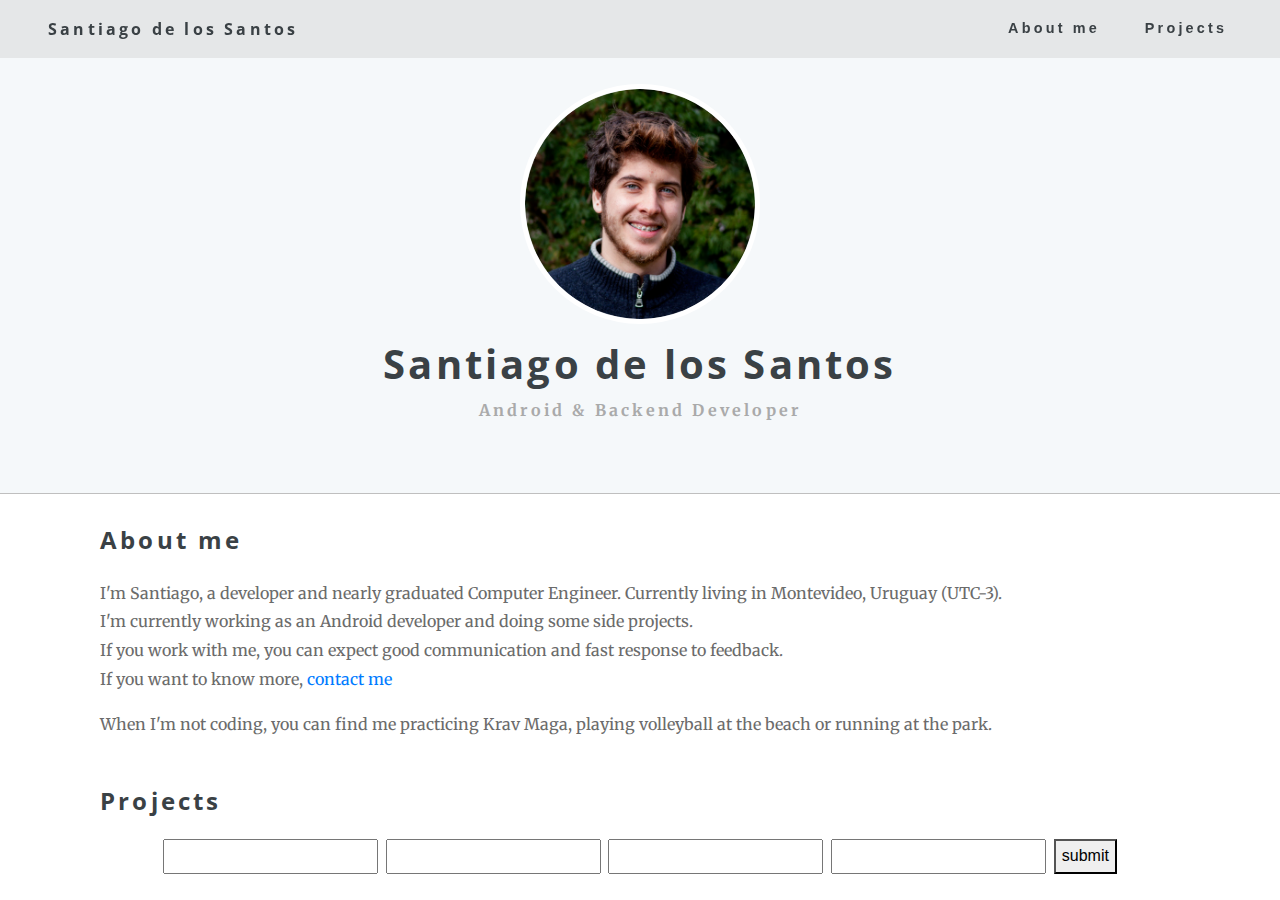
==== index.html @ 01da6d12 "Php email file added" ====
<!DOCTYPE html>
<html>
<head>
	<title>Santiago de los Santos</title>
	<meta name="description" content="Welcome to my digital portfolio!">
	<meta name="viewport" content="width=device-width, initial-scale=1.0">
	<!-- Bootstrap -->
	<link rel="stylesheet" href="https://stackpath.bootstrapcdn.com/bootstrap/4.3.1/css/bootstrap.min.css" integrity="sha384-ggOyR0iXCbMQv3Xipma34MD+dH/1fQ784/j6cY/iJTQUOhcWr7x9JvoRxT2MZw1T" crossorigin="anonymous">

	<script src="https://code.jquery.com/jquery-3.3.1.slim.min.js" integrity="sha384-q8i/X+965DzO0rT7abK41JStQIAqVgRVzpbzo5smXKp4YfRvH+8abtTE1Pi6jizo" crossorigin="anonymous"></script>
	<script src="https://cdnjs.cloudflare.com/ajax/libs/popper.js/1.14.7/umd/popper.min.js" integrity="sha384-UO2eT0CpHqdSJQ6hJty5KVphtPhzWj9WO1clHTMGa3JDZwrnQq4sF86dIHNDz0W1" crossorigin="anonymous"></script>
	<script src="https://stackpath.bootstrapcdn.com/bootstrap/4.3.1/js/bootstrap.min.js" integrity="sha384-JjSmVgyd0p3pXB1rRibZUAYoIIy6OrQ6VrjIEaFf/nJGzIxFDsf4x0xIM+B07jRM" crossorigin="anonymous"></script>
	<!-- -->
	<script type="text/javascript" src="script.js"></script>
	<link rel="stylesheet" type="text/css" href="styles/style.css">
	<link href="https://fonts.googleapis.com/css?family=Merriweather|Open+Sans&display=swap" rel="stylesheet">
</head>
<body>
	<nav class="navbar navbar-expand-md navbar-dark fixed-top" id="navbar">
	  <a class="navbar-brand" href="#introduction">Santiago de los Santos</a>
	  <button class="navbar-toggler" type="button" data-toggle="collapse" data-target="#collapsibleNavbar">
	    <span class="navbar-toggler-icon"></span>
	  </button>
	  <div class="collapse navbar-collapse" id="collapsibleNavbar">
	    <ul class="navbar-nav ml-auto" id="right-links">
	      <li class="nav-item">
		        <a class="nav-link" href="#about-me">About me</a>
		      </li>
		      <li class="nav-item">
		        <a class="nav-link" href="#projects">Projects</a>
		      </li>  
	    </ul>
	  </div>  
	</nav>
	<div id="content">
		<header>
			<img alt="Personal photo" src="images/foto.png" class="personal-image" />
			<h1>Santiago de los Santos</h1>
			<p>Android & Backend Developer</p>
		</header>
		<div class="container">
			<div class="container" id="about-me">
				<h1>About me</h1>
				<p>I'm Santiago, a developer and nearly graduated Computer Engineer. Currently living in Montevideo, Uruguay (UTC-3).<br>I'm currently working as an Android developer and doing some side projects.<br>If you work with me, you can expect good communication and fast response to feedback.<br>If you want to know more, <a href="">contact me</a></p>
				<p>When I'm not coding, you can find me practicing Krav Maga, playing volleyball at the beach or running at the park.</p>
			</div>
			<div class="container" id="projects">
				<h1>Projects</h1>
			</div>
		</div>

		<form action="mail.php" method="post">
			<input type="text" name="name">
			<input type="text" name="comments">
			<input type="text" name="telephone">
			<input type="email" name="email">
			<button>submit</button>
		</form>
	</div>
</body>
</html>
---- styles/style.css ----
html { scroll-behavior: smooth;
height:100%;
width:100%; }

body {
	font-family: "Montserrat", sans-serif;
	font-weight: lighter;
    line-height: 1.8;
    color: grey;
    height:100%;
    width:100%;
    letter-spacing: 0.2em;
    background-color: white;
}

section::before {
  display: block;
  content: " ";
  margin-top: -4em;
  height: 4em;
  visibility: hidden;
}

#content {
  
  text-align: center;
}

h1 {
  font-family: open sans,sans-serif;
  font-weight: bold;
  color: #3a4145;
}

p {
  font-family: merriweather,serif;
  font-weight: bold;
  color: #aaa;
}

/* HEADER */

.personal-image {
    height: 15em;
    width: auto;
    border: 5px solid white; 
    border-radius: 1000px;
    margin-top: 2em;
    margin-bottom: 1em;
}

header {
  padding-top: 52px;
  padding-bottom: 52px;
  background-color: #f5f8fa;
  width: 100%;
  border-bottom: 1px solid #bfbfbf;
}

header h1 {
  font-family: open sans,sans-serif;
  font-weight: bold;
  color: #3a4145;
  animation-name: moveFromLeft;
  animation-duration: 2s;
}

header p {
  font-family: merriweather,serif;
  font-weight: bold;
  color: #aaa;
  animation-name: moveFromRight;
  animation-duration: 2s;
}

@keyframes moveFromLeft {
  0% {
    opacity: 0;
    transform: translateX(-50%);
  }

  100% {
    opacity: 1;
    transform: translate(0);
  }
}

@keyframes moveFromRight {
  0% {
    opacity: 0;
    transform: translateX(50%);
  }

  100% {
    opacity: 1;
    transform: translate(0);
  }
}

/* */

/* NAVBAR */

#navbar {
  transition: all .4s ease;
  background-color: #d6d6d680;
}

.navBackground {
  background-color: #222222 !important;
}

#navbar .navbar-brand {
  font-family: open sans,sans-serif;
  color: #3a4145;
  font-weight: bold;
  font-size:1em;
  margin-left: 2em;
}

nav div #right-links li a{
  color: #3a4145;
  font-weight: bold;
  font-size:0.9em;
  margin-right: 2em;
  -webkit-transition: all 0.5s ease;
    -moz-transition: all 0.5s ease;
    -o-transition: all 0.5s ease;
    transition: all 0.5s ease;

}

nav div #right-links li a:hover{
  color: #3a4145;
  font-weight: bold;
  font-size:0.9em;
  letter-spacing: 0.3em;
  transform: translate(-0.2em, 0);

}
/* */

/* About me */

  #about-me {
    padding-top:2em;
    text-align: left;
  }

  #about-me h1 {
    font-size:1.5em;
    margin-bottom: 1em;
  }

  #about-me p {
    color: #6b6b6b;
    font-weight: normal;
    letter-spacing: 0;
  }

/* */

/* Projects */

  #projects {
    padding-top:2em;
    text-align: left;
  }

  #projects h1 {
    font-size:1.5em;
    margin-bottom: 1em;
  }

  #projects p {
    color: #6b6b6b;
    font-weight: normal;
    letter-spacing: 0;
  }

/* */
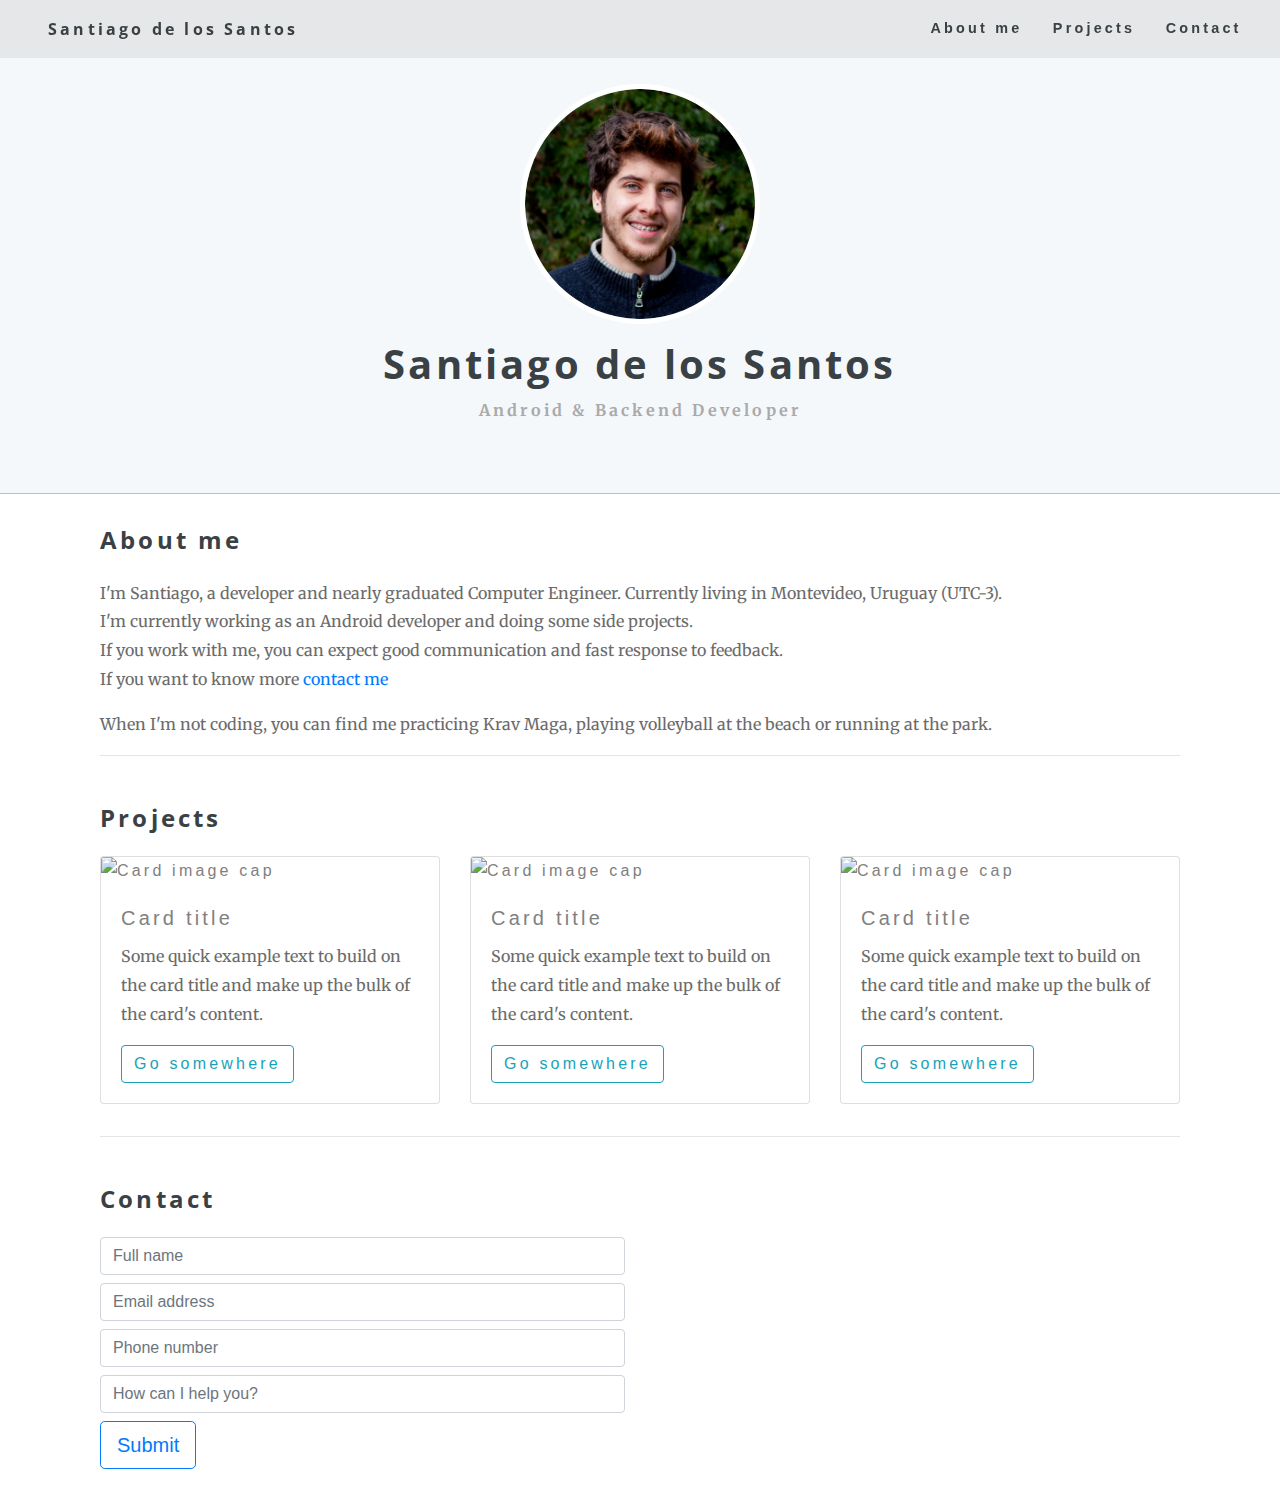
==== commit 6060f4ed: "Contact form added" ====
--- a/index.html
+++ b/index.html
@@ -29,6 +29,9 @@
 		      <li class="nav-item">
 		        <a class="nav-link" href="#projects">Projects</a>
 		      </li>  
+		      <li class="nav-item">
+		        <a class="nav-link" href="#contact">Contact</a>
+		      </li>  
 	    </ul>
 	  </div>  
 	</nav>
@@ -41,21 +44,61 @@
 		<div class="container">
 			<div class="container" id="about-me">
 				<h1>About me</h1>
-				<p>I'm Santiago, a developer and nearly graduated Computer Engineer. Currently living in Montevideo, Uruguay (UTC-3).<br>I'm currently working as an Android developer and doing some side projects.<br>If you work with me, you can expect good communication and fast response to feedback.<br>If you want to know more, <a href="">contact me</a></p>
+				<p>I'm Santiago, a developer and nearly graduated Computer Engineer. Currently living in Montevideo, Uruguay (UTC-3).<br>I'm currently working as an Android developer and doing some side projects.<br>If you work with me, you can expect good communication and fast response to feedback.<br>If you want to know more <a href="#contact">contact me</a></p>
 				<p>When I'm not coding, you can find me practicing Krav Maga, playing volleyball at the beach or running at the park.</p>
+				<hr>
 			</div>
 			<div class="container" id="projects">
 				<h1>Projects</h1>
+				<div class="row">
+					<div class="col-md-4">
+						<div class="card">
+						  <img class="card-img-top" src="..." alt="Card image cap">
+						  <div class="card-body">
+						    <h5 class="card-title">Card title</h5>
+						    <p class="card-text">Some quick example text to build on the card title and make up the bulk of the card's content.</p>
+						    <a href="#" class="btn btn-outline-info">Go somewhere</a>
+						  </div>
+						</div>
+					</div>
+					<div class="col-md-4">
+						<div class="card">
+						  <img class="card-img-top" src="..." alt="Card image cap">
+						  <div class="card-body">
+						    <h5 class="card-title">Card title</h5>
+						    <p class="card-text">Some quick example text to build on the card title and make up the bulk of the card's content.</p>
+						    <a href="#" class="btn btn-outline-info">Go somewhere</a>
+						  </div>
+						</div>
+					</div>
+					<div class="col-md-4">
+						<div class="card">
+						  <img class="card-img-top" src="..." alt="Card image cap">
+						  <div class="card-body">
+						    <h5 class="card-title">Card title</h5>
+						    <p class="card-text">Some quick example text to build on the card title and make up the bulk of the card's content.</p>
+						    <a href="#" class="btn btn-outline-info">Go somewhere</a>
+						  </div>
+						</div>
+					</div>
+				</div>
+				<hr>
+			</div>
+			<div class="container" id="contact">
+				<h1>Contact</h1>
+				<div class="row">
+					<div class="col-md-6">
+						<form action="mail.php" method="post">
+							<input class="form-control" type="text" name="name" id="name" placeholder="Full name" required>
+							<input class="form-control" type="email" name="email" id="email" placeholder="Email address" required>
+							<input class="form-control" type="number" name="telephone" id="telephone" placeholder="Phone number">
+							<input class="form-control" type="text" name="comments" id="comments" placeholder="How can I help you?" required>
+							<button class="btn  btn-lg btn-outline-primary">Submit</button>
+						</form>
+					</div>
+				</div>
 			</div>
 		</div>
-
-		<form action="mail.php" method="post">
-			<input type="text" name="name">
-			<input type="text" name="comments">
-			<input type="text" name="telephone">
-			<input type="email" name="email">
-			<button>submit</button>
-		</form>
 	</div>
 </body>
 </html>--- a/styles/style.css
+++ b/styles/style.css
@@ -122,7 +122,7 @@
   color: #3a4145;
   font-weight: bold;
   font-size:0.9em;
-  margin-right: 2em;
+  margin-right: 1em;
   -webkit-transition: all 0.5s ease;
     -moz-transition: all 0.5s ease;
     -o-transition: all 0.5s ease;
@@ -135,8 +135,6 @@
   font-weight: bold;
   font-size:0.9em;
   letter-spacing: 0.3em;
-  transform: translate(-0.2em, 0);
-
 }
 /* */
 
@@ -178,6 +176,30 @@
     letter-spacing: 0;
   }
 
-/* */
-
-
+  #projects .col-md-4 {
+    margin-bottom: 1em;
+  }
+
+/* */
+
+/* Contact */
+
+#contact {
+  padding-top:2em;
+  padding-bottom:2em;
+  text-align: left;
+}
+
+#contact h1 {
+  font-size:1.5em;
+  margin-bottom: 1em;
+}
+
+#contact input {
+  margin-bottom: 0.5em;
+}
+
+
+/* */
+
+
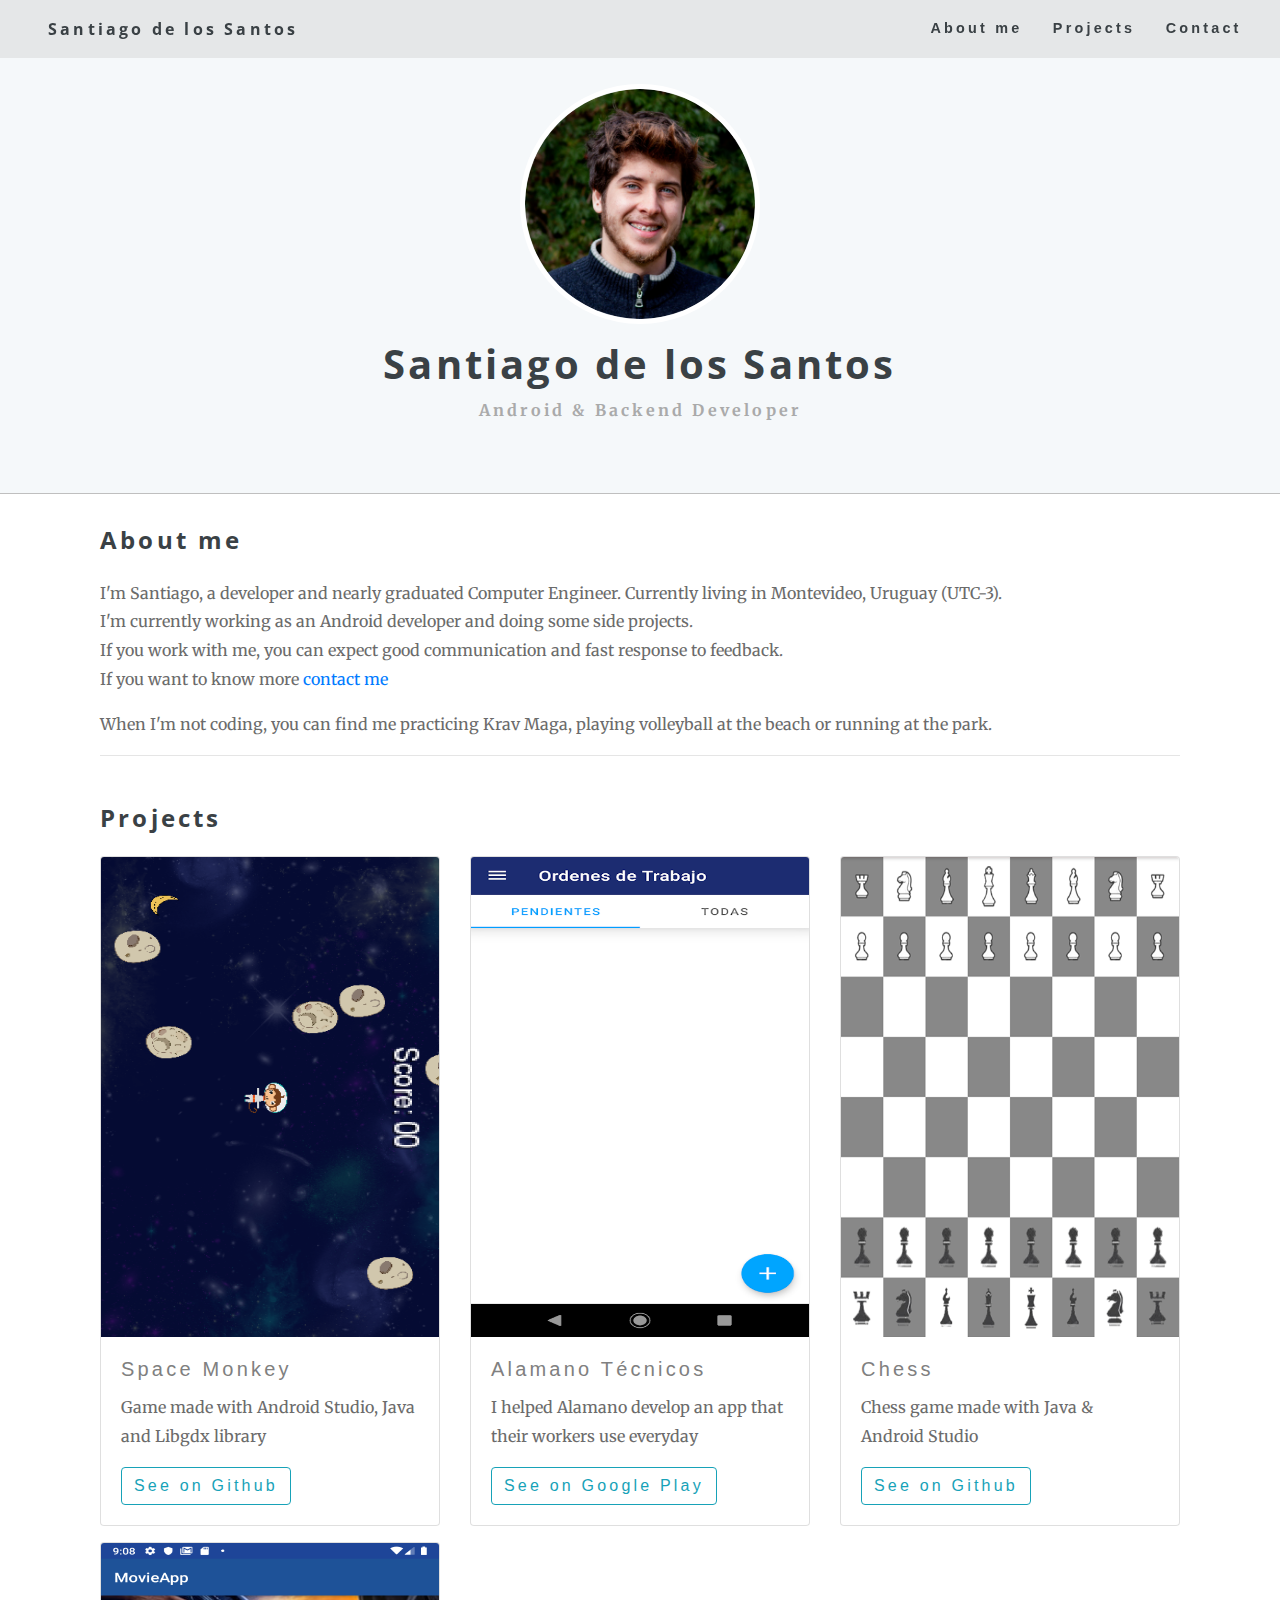
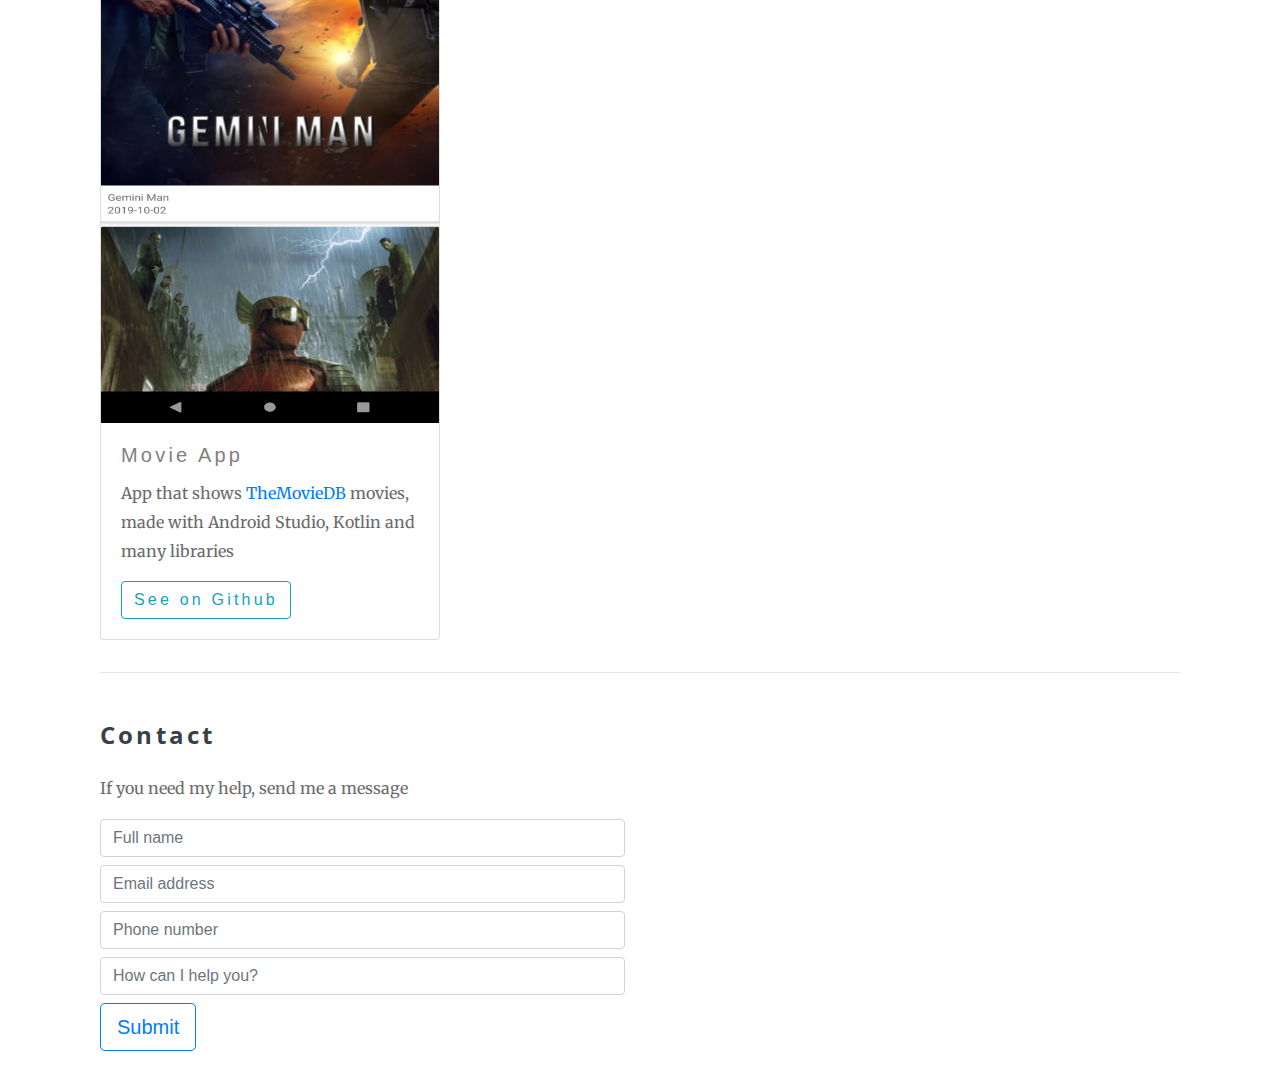
==== commit 6eb84119: "Projects info added" ====
--- a/index.html
+++ b/index.html
@@ -53,31 +53,43 @@
 				<div class="row">
 					<div class="col-md-4">
 						<div class="card">
-						  <img class="card-img-top" src="..." alt="Card image cap">
+						  <img class="card-img-top project-img img-responsive" src="images/space_monkey.png" alt="Card image cap">
 						  <div class="card-body">
-						    <h5 class="card-title">Card title</h5>
-						    <p class="card-text">Some quick example text to build on the card title and make up the bulk of the card's content.</p>
-						    <a href="#" class="btn btn-outline-info">Go somewhere</a>
+						    <h5 class="card-title">Space Monkey</h5>
+						    <p class="card-text">Game made with Android Studio, Java and Libgdx library</p>
+						    <a href="https://www.github.com/deloss/spaceMonkey" class="btn btn-outline-info">See on Github</a>
 						  </div>
 						</div>
 					</div>
 					<div class="col-md-4">
 						<div class="card">
-						  <img class="card-img-top" src="..." alt="Card image cap">
+						  <img class="card-img-top project-img img-responsive" src="images/alamano.png" alt="Card image cap">
 						  <div class="card-body">
-						    <h5 class="card-title">Card title</h5>
-						    <p class="card-text">Some quick example text to build on the card title and make up the bulk of the card's content.</p>
-						    <a href="#" class="btn btn-outline-info">Go somewhere</a>
+						    <h5 class="card-title">Alamano Técnicos</h5>
+						    <p class="card-text">I helped Alamano develop an app that their workers use everyday</p>
+						    <a href="https://play.google.com/store/apps/details?id=com.alamano.suppliers" class="btn btn-outline-info">See on Google Play</a>
 						  </div>
 						</div>
 					</div>
 					<div class="col-md-4">
 						<div class="card">
-						  <img class="card-img-top" src="..." alt="Card image cap">
+						  <img class="card-img-top project-img img-responsive" src="images/ajedrez.png" alt="Card image cap">
 						  <div class="card-body">
-						    <h5 class="card-title">Card title</h5>
-						    <p class="card-text">Some quick example text to build on the card title and make up the bulk of the card's content.</p>
-						    <a href="#" class="btn btn-outline-info">Go somewhere</a>
+						    <h5 class="card-title">Chess</h5>
+						    <p class="card-text">Chess game made with Java & Android Studio</p>
+						    <a href="https://www.github.com/deloss/chessGame" class="btn btn-outline-info">See on Github</a>
+						  </div>
+						</div>
+					</div>
+				</div>
+				<div class="row">
+					<div class="col-md-4">
+						<div class="card">
+						  <img class="card-img-top project-img img-responsive" src="images/movie_app.png" alt="Card image cap">
+						  <div class="card-body">
+						    <h5 class="card-title">Movie App</h5>
+						    <p class="card-text">App that shows <a href="https://www.themoviedb.org/">TheMovieDB</a> movies, made with Android Studio, Kotlin and many libraries</p>
+						    <a href="https://www.github.com/deloss/movieApp" class="btn btn-outline-info">See on Github</a>
 						  </div>
 						</div>
 					</div>
@@ -86,6 +98,7 @@
 			</div>
 			<div class="container" id="contact">
 				<h1>Contact</h1>
+				<p>If you need my help, send me a message</p>
 				<div class="row">
 					<div class="col-md-6">
 						<form action="mail.php" method="post">
--- a/styles/style.css
+++ b/styles/style.css
@@ -180,6 +180,11 @@
     margin-bottom: 1em;
   }
 
+  .project-img {
+    height: 30em;
+    width: auto;
+  }
+
 /* */
 
 /* Contact */
@@ -195,6 +200,12 @@
   margin-bottom: 1em;
 }
 
+#contact p {
+  color: #6b6b6b;
+  font-weight: normal;
+  letter-spacing: 0;
+}
+
 #contact input {
   margin-bottom: 0.5em;
 }
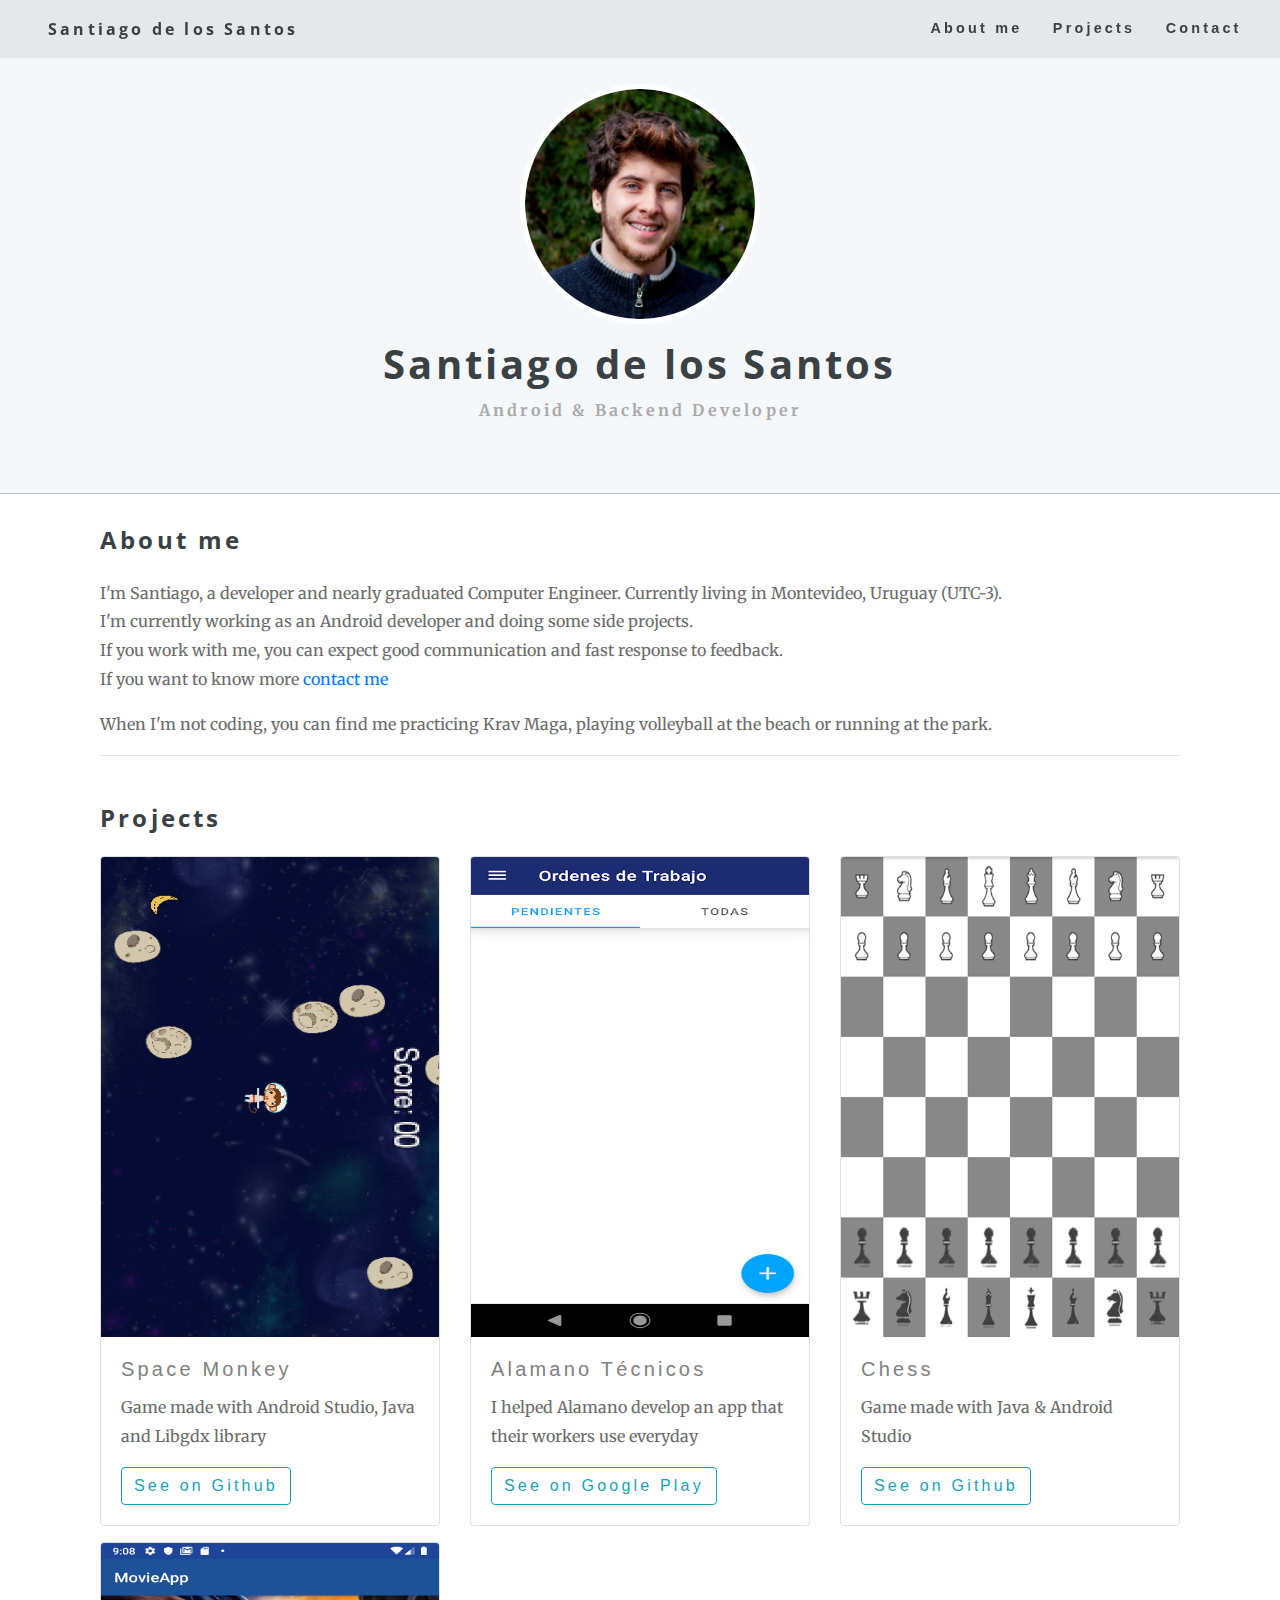
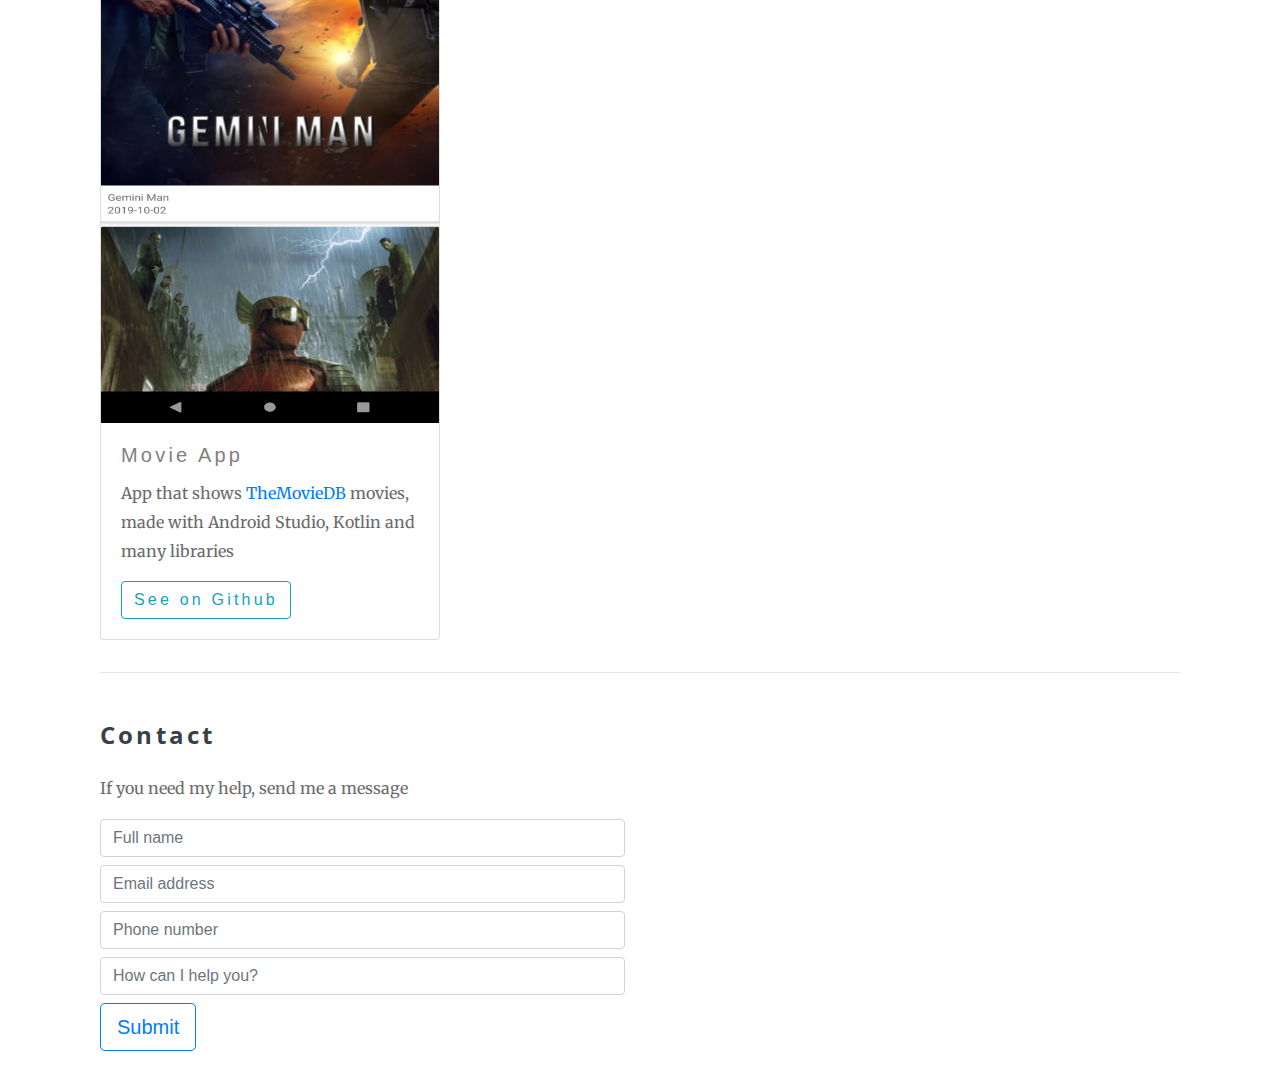
==== commit 6b66d4b3: "Text change" ====
--- a/index.html
+++ b/index.html
@@ -76,7 +76,7 @@
 						  <img class="card-img-top project-img img-responsive" src="images/ajedrez.png" alt="Card image cap">
 						  <div class="card-body">
 						    <h5 class="card-title">Chess</h5>
-						    <p class="card-text">Chess game made with Java & Android Studio</p>
+						    <p class="card-text">Game made with Java & Android Studio</p>
 						    <a href="https://www.github.com/deloss/chessGame" class="btn btn-outline-info">See on Github</a>
 						  </div>
 						</div>
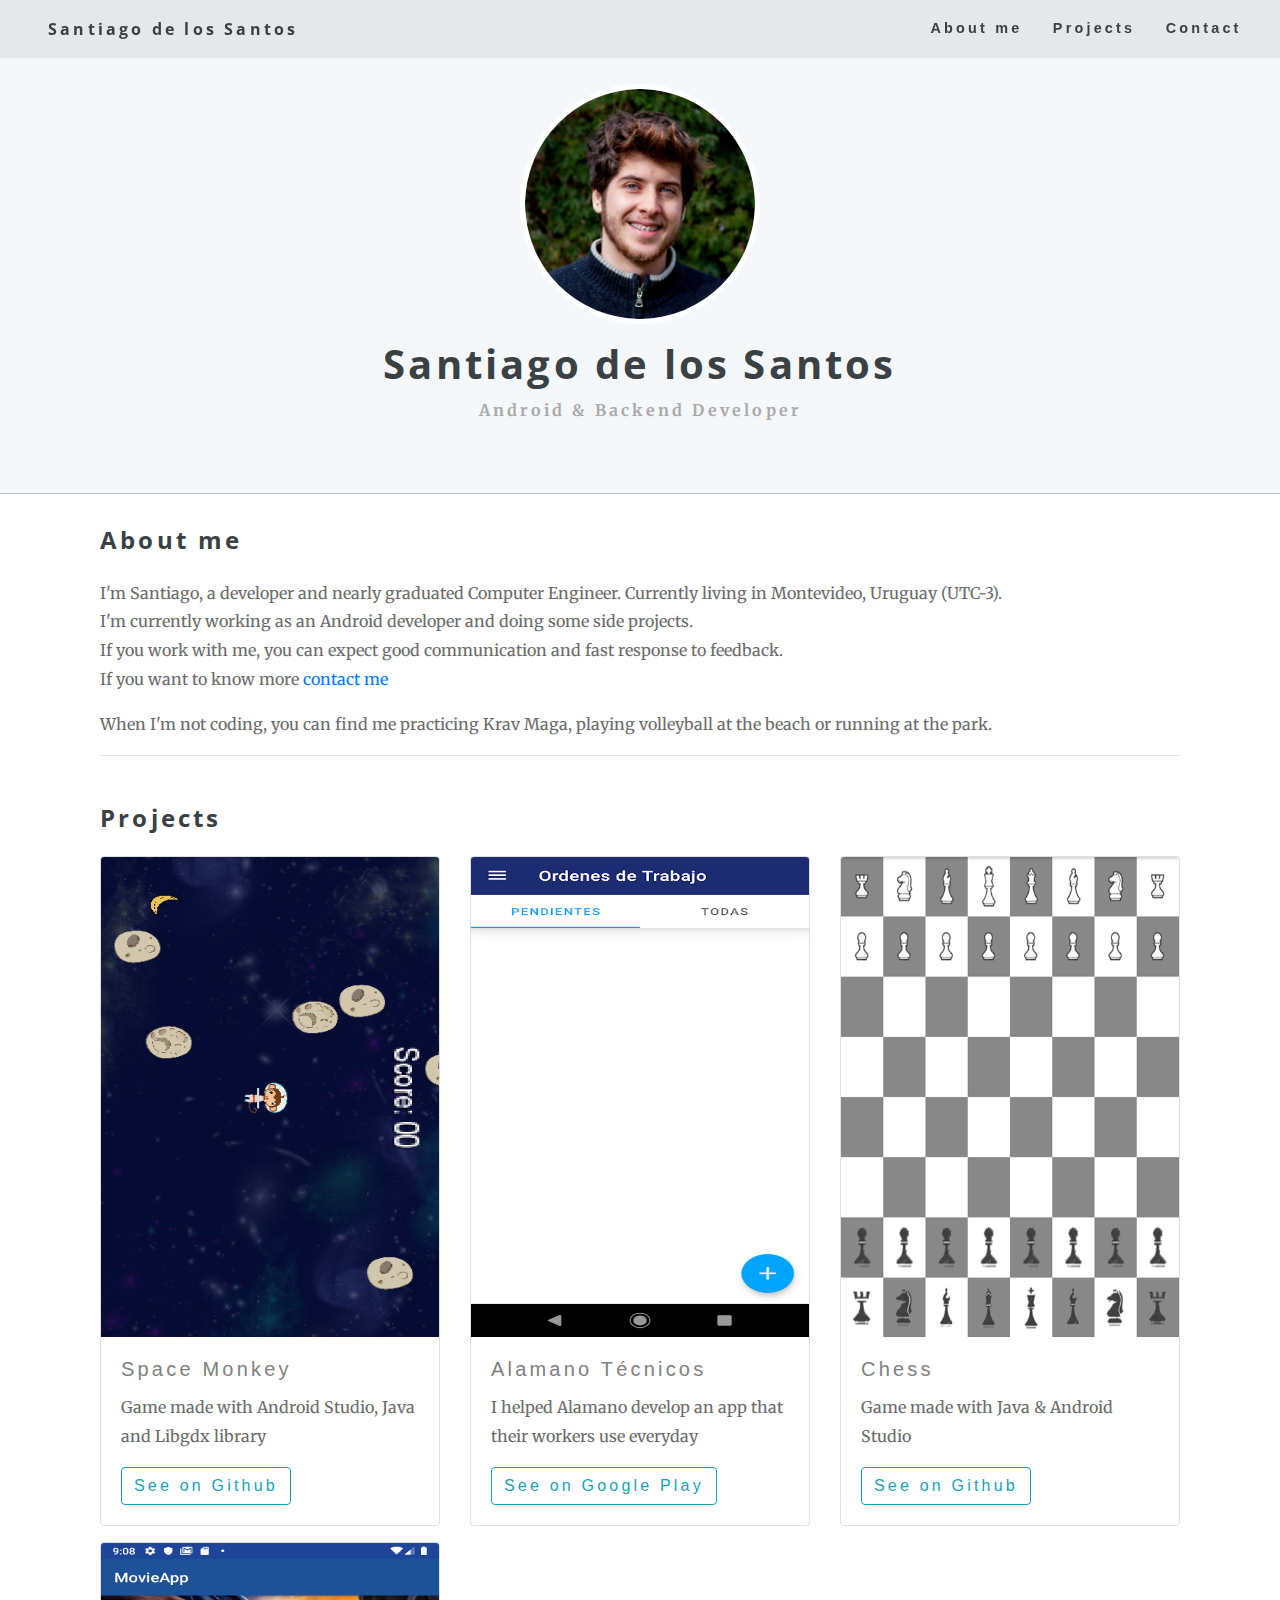
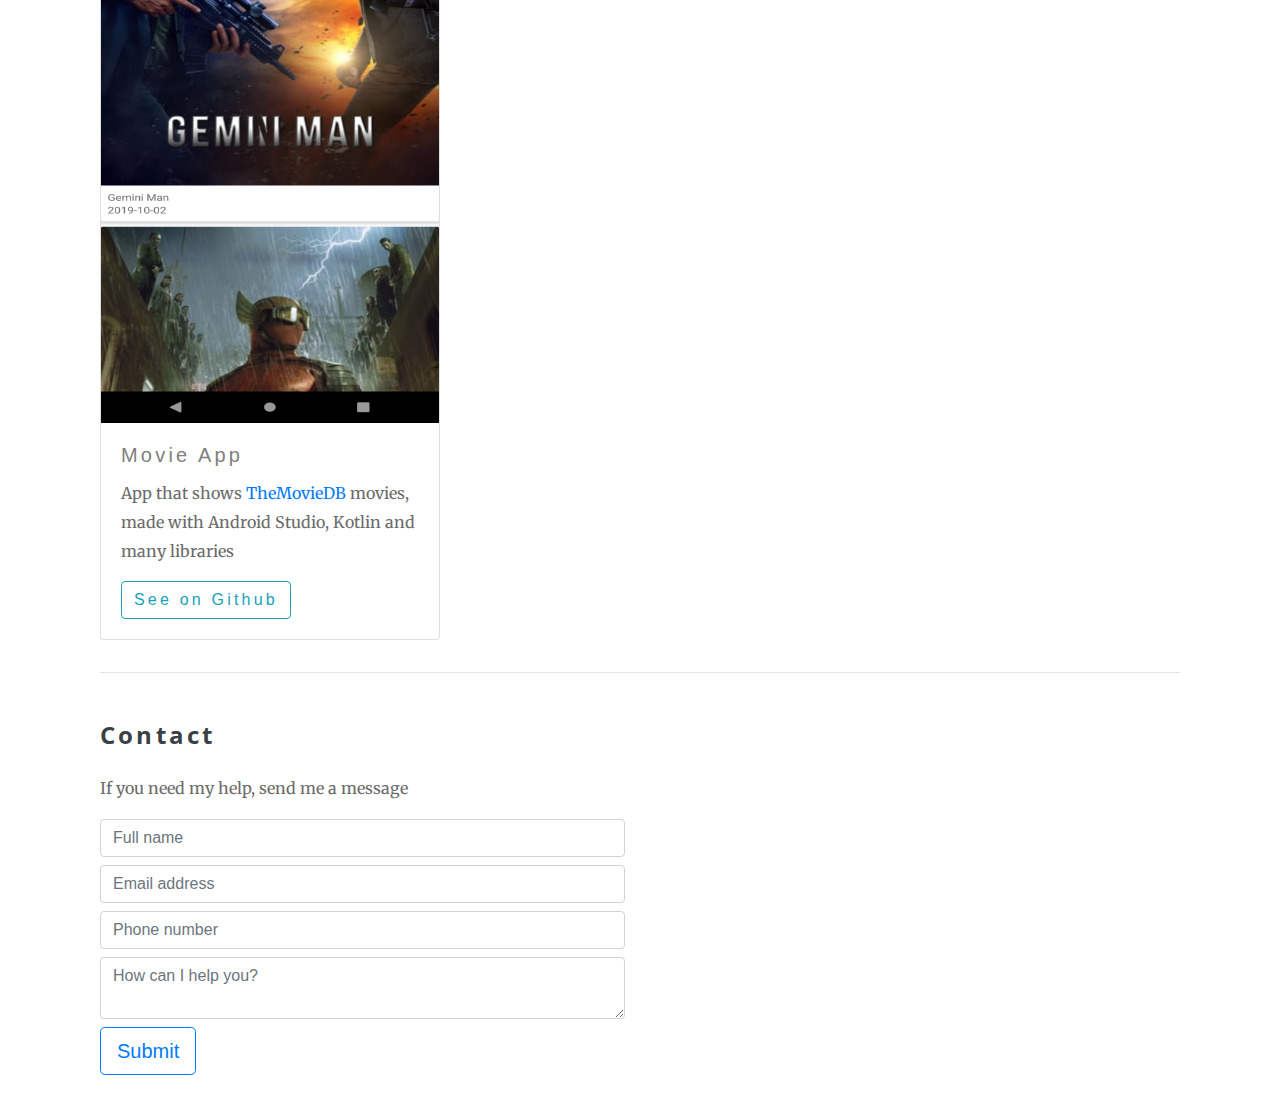
==== commit 7af35cd9: "Changed comments input for textarea" ====
--- a/index.html
+++ b/index.html
@@ -105,7 +105,7 @@
 							<input class="form-control" type="text" name="name" id="name" placeholder="Full name" required>
 							<input class="form-control" type="email" name="email" id="email" placeholder="Email address" required>
 							<input class="form-control" type="number" name="telephone" id="telephone" placeholder="Phone number">
-							<input class="form-control" type="text" name="comments" id="comments" placeholder="How can I help you?" required>
+							<textarea class="form-control" type="text" name="comments" id="comments" placeholder="How can I help you?" required></textarea>
 							<button class="btn  btn-lg btn-outline-primary">Submit</button>
 						</form>
 					</div>
--- a/styles/style.css
+++ b/styles/style.css
@@ -206,7 +206,7 @@
   letter-spacing: 0;
 }
 
-#contact input {
+#contact .form-control {
   margin-bottom: 0.5em;
 }
 
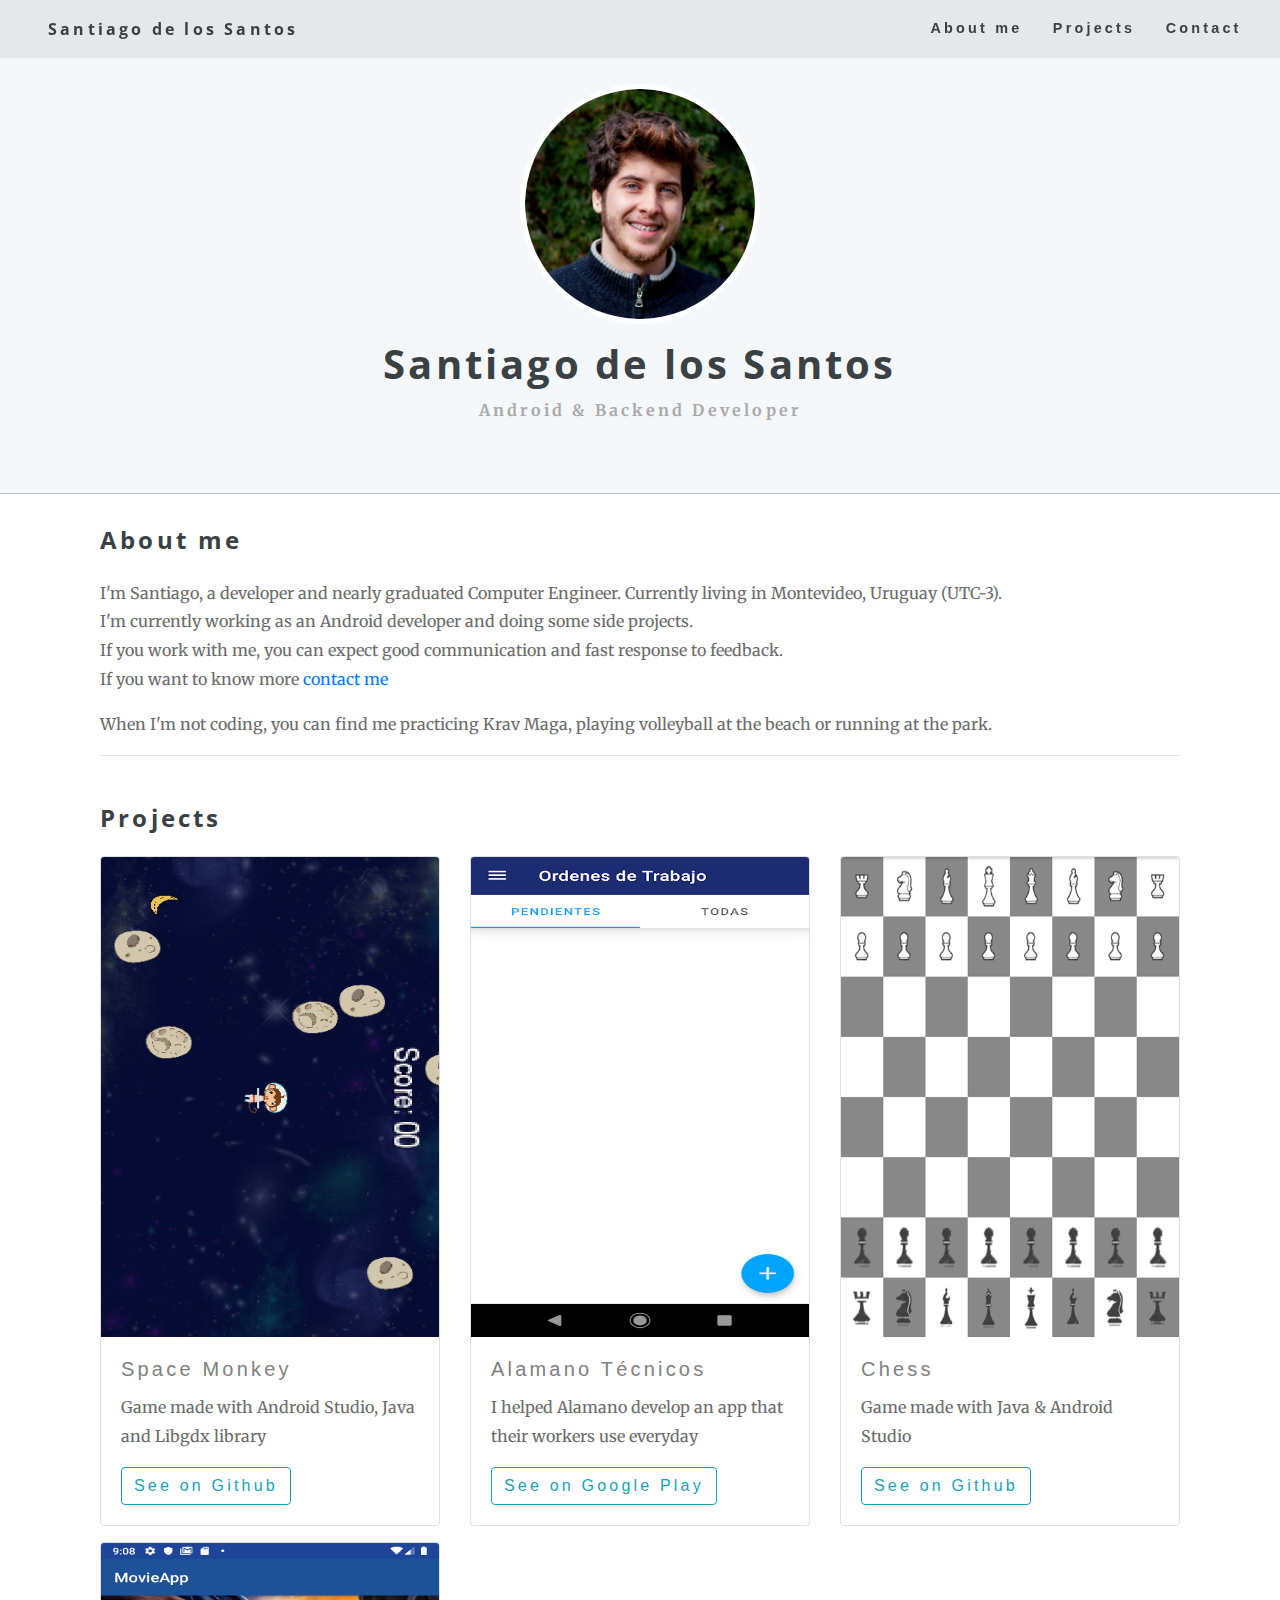
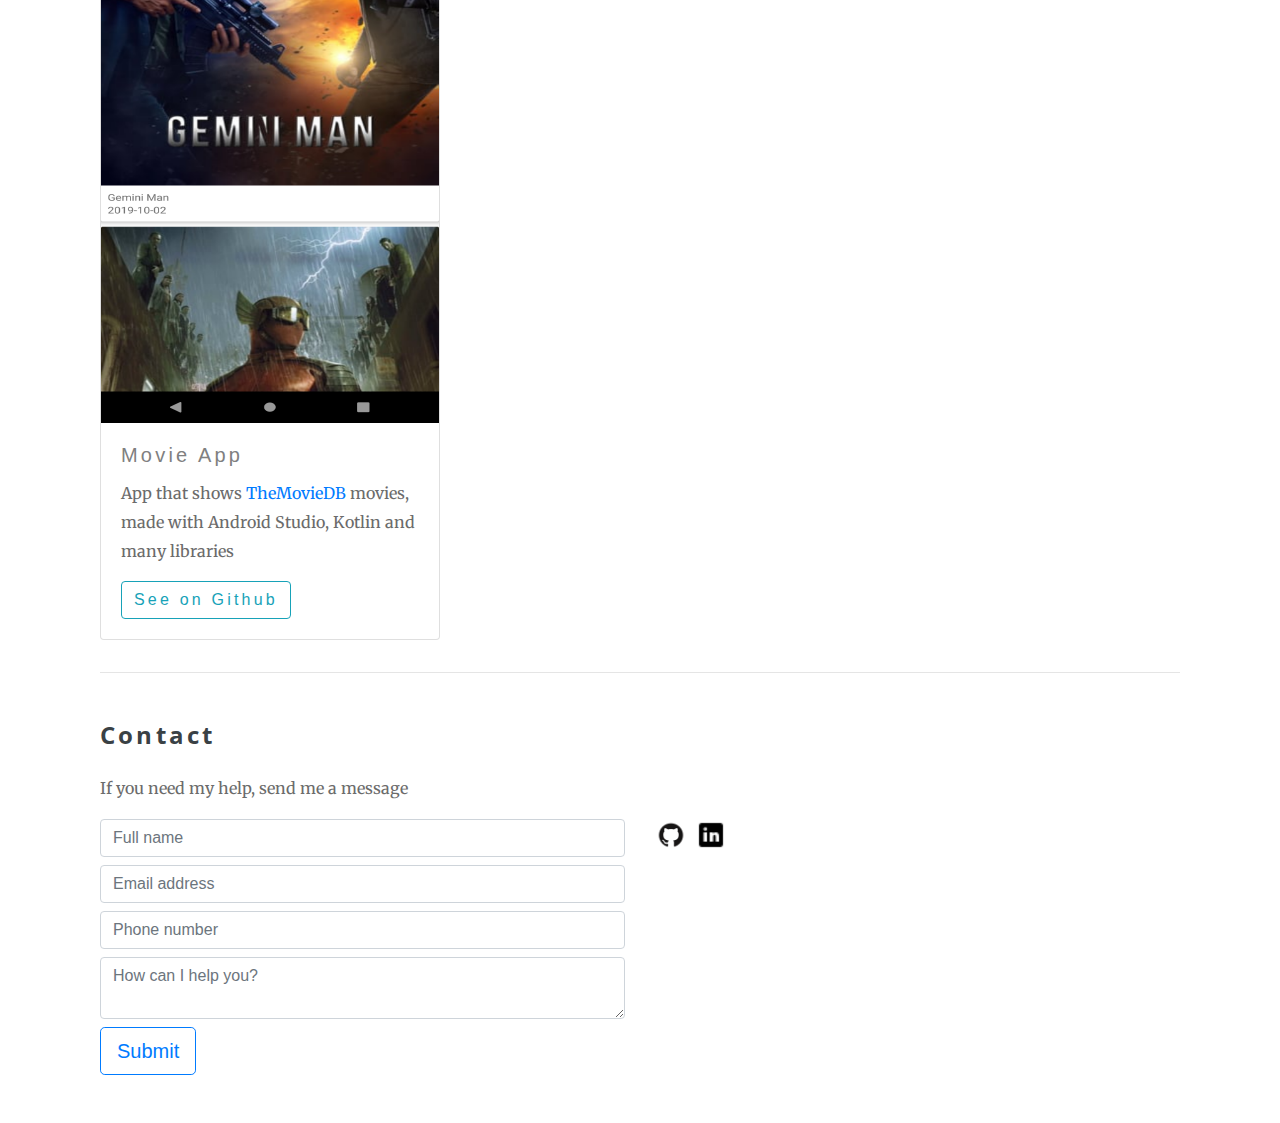
==== commit f774c3c7: "Some design fixes and php file sintax error" ====
--- a/index.html
+++ b/index.html
@@ -17,21 +17,21 @@
 </head>
 <body>
 	<nav class="navbar navbar-expand-md navbar-dark fixed-top" id="navbar">
-	  <a class="navbar-brand" href="#introduction">Santiago de los Santos</a>
+	  <a class="navbar-brand" href="http://www.santiagodelossantos.com/">Santiago de los Santos</a>
 	  <button class="navbar-toggler" type="button" data-toggle="collapse" data-target="#collapsibleNavbar">
 	    <span class="navbar-toggler-icon"></span>
 	  </button>
 	  <div class="collapse navbar-collapse" id="collapsibleNavbar">
 	    <ul class="navbar-nav ml-auto" id="right-links">
 	      <li class="nav-item">
-		        <a class="nav-link" href="#about-me">About me</a>
-		      </li>
-		      <li class="nav-item">
-		        <a class="nav-link" href="#projects">Projects</a>
-		      </li>  
-		      <li class="nav-item">
-		        <a class="nav-link" href="#contact">Contact</a>
-		      </li>  
+	        <a class="nav-link" href="#about-me">About me</a>
+	      </li>
+	      <li class="nav-item">
+	        <a class="nav-link" href="#projects">Projects</a>
+	      </li>  
+	      <li class="nav-item">
+	        <a class="nav-link" href="#contact">Contact</a>
+	      </li>
 	    </ul>
 	  </div>  
 	</nav>
@@ -109,6 +109,10 @@
 							<button class="btn  btn-lg btn-outline-primary">Submit</button>
 						</form>
 					</div>
+					<div class="col-md-6">
+						<a href="https://github.com/deloss"><img src="images/github.png" class="img-link"></a>
+						<a href="https://www.linkedin.com/in/santiago-de-los-santos-a0530517b/"><img src="images/linkedin.png" class="img-link"></a>
+					</div>
 				</div>
 			</div>
 		</div>
--- a/styles/style.css
+++ b/styles/style.css
@@ -131,10 +131,20 @@
 }
 
 nav div #right-links li a:hover{
-  color: #3a4145;
-  font-weight: bold;
-  font-size:0.9em;
-  letter-spacing: 0.3em;
+  filter: opacity(50%);
+}
+
+.img-link {
+  width: 2em;
+  height: auto;
+  -webkit-transition: all 0.5s ease;
+    -moz-transition: all 0.5s ease;
+    -o-transition: all 0.5s ease;
+    transition: all 0.5s ease;
+}
+
+.img-link:hover {
+  filter: opacity(50%);
 }
 /* */
 
@@ -210,7 +220,9 @@
   margin-bottom: 0.5em;
 }
 
-
-/* */
-
-
+#contact .col-md-6 {
+  margin-bottom: 1em;
+}
+/* */
+
+
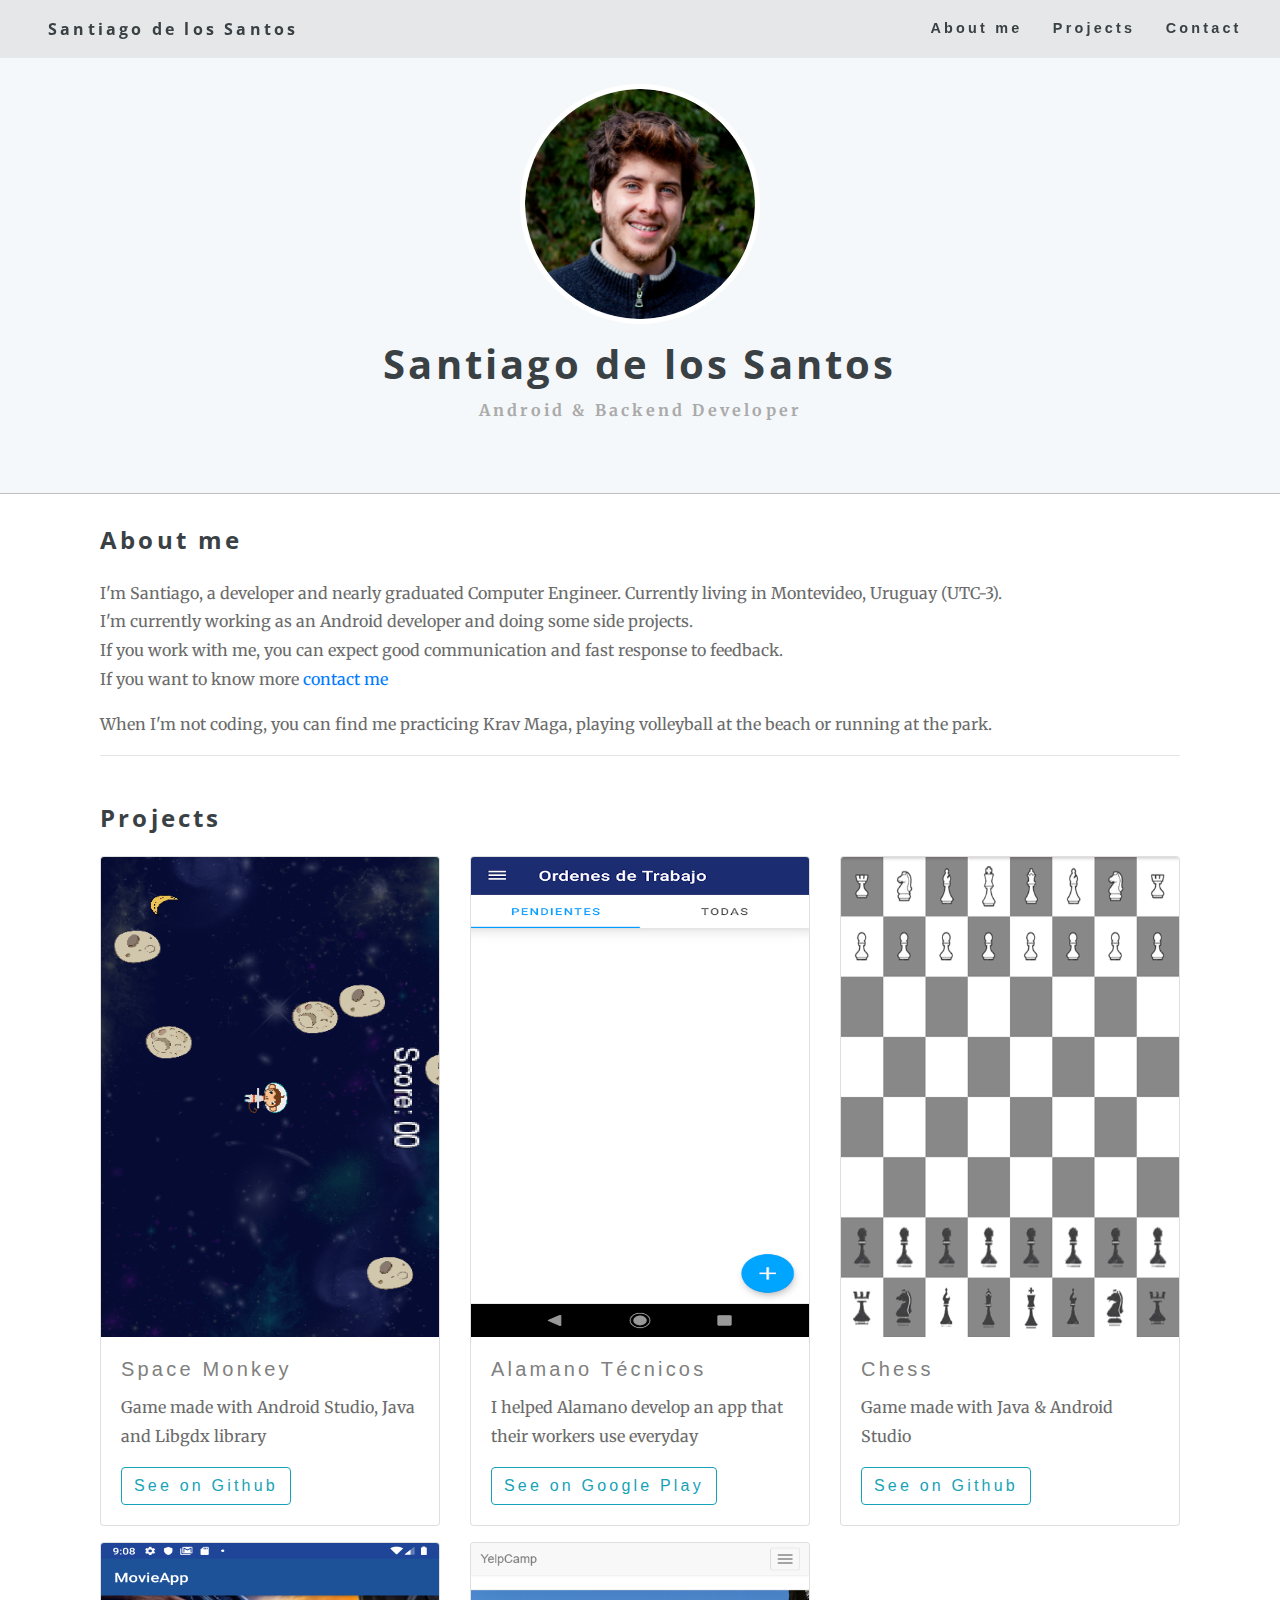
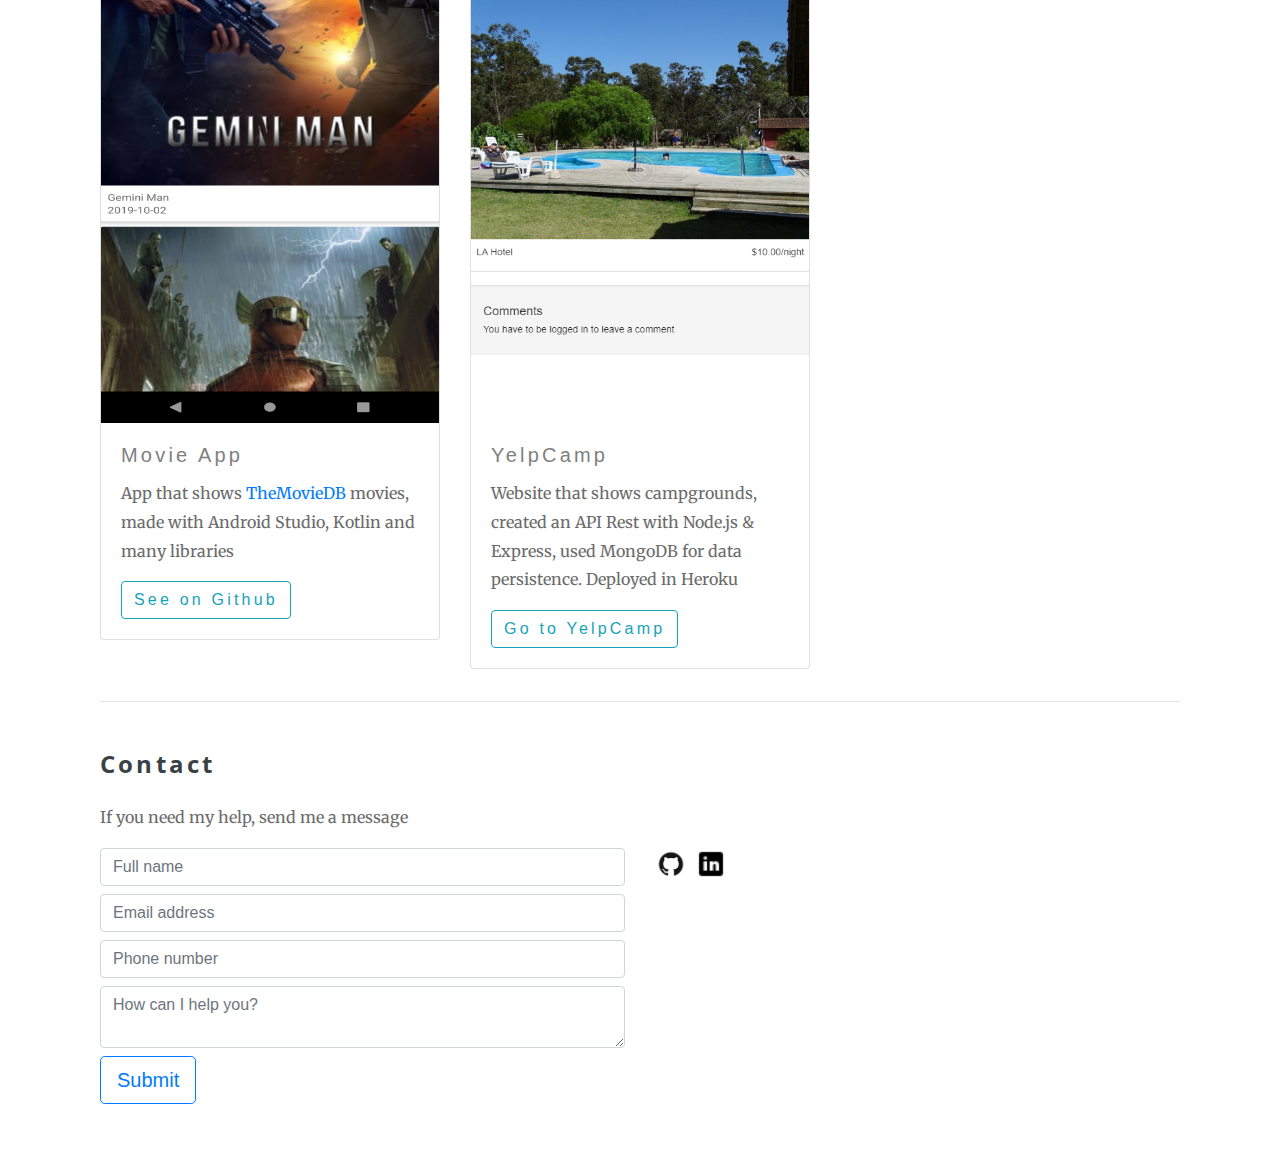
==== commit 3a33d0f7: "Added YelpCamp to projects" ====
--- a/index.html
+++ b/index.html
@@ -93,6 +93,16 @@
 						  </div>
 						</div>
 					</div>
+					<div class="col-md-4">
+						<div class="card">
+						  <img class="card-img-top project-img img-responsive" src="images/yelpcamp.png" alt="Card image cap">
+						  <div class="card-body">
+						    <h5 class="card-title">YelpCamp</h5>
+						    <p class="card-text">Website that shows campgrounds, created an API Rest with Node.js & Express, used MongoDB for data persistence. Deployed in Heroku</p>
+						    <a href="https://nameless-mesa-72151.herokuapp.com/" class="btn btn-outline-info">Go to YelpCamp</a>
+						  </div>
+						</div>
+					</div>
 				</div>
 				<hr>
 			</div>
--- a/styles/style.css
+++ b/styles/style.css
@@ -107,7 +107,7 @@
 }
 
 .navBackground {
-  background-color: #222222 !important;
+  background-color: #d6d6d6 !important;
 }
 
 #navbar .navbar-brand {
